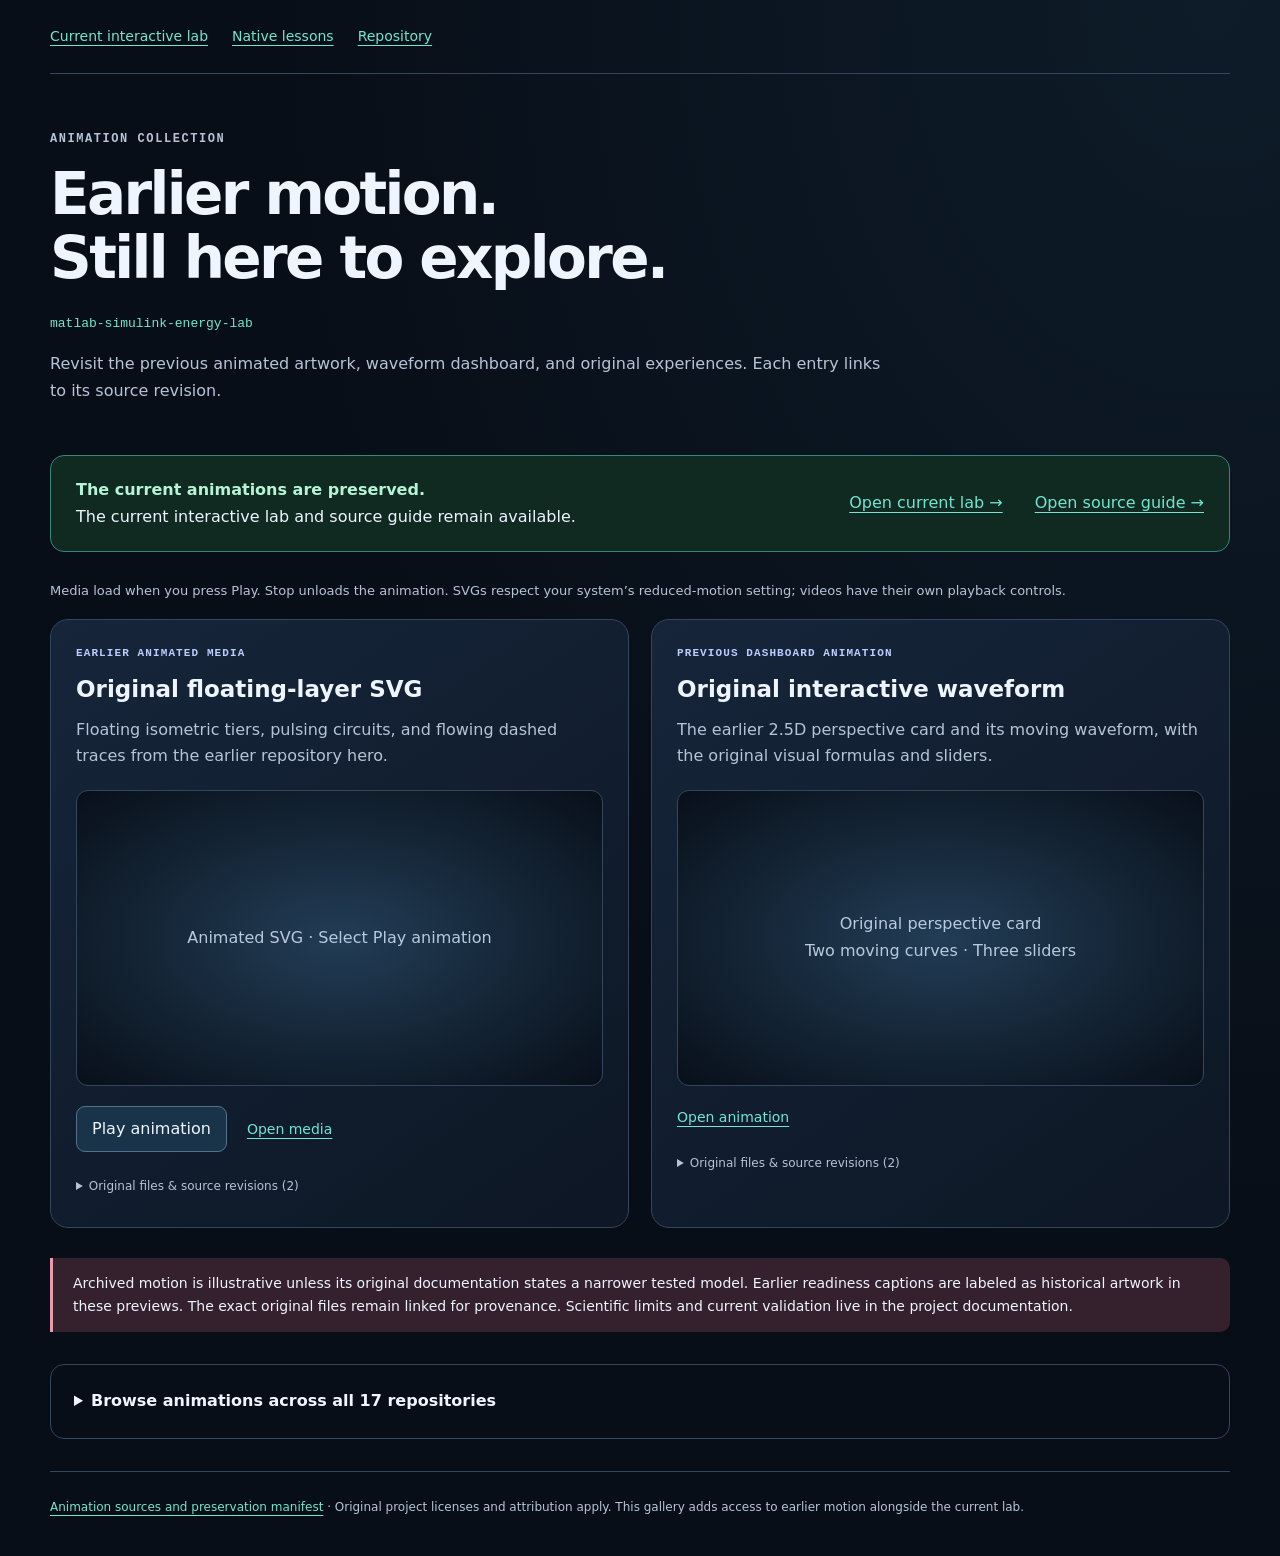
==== docs/animations/index.html @ f1a4c1f5 "feat(docs): restore previous animations alongside current labs" ====
<!doctype html>
<html lang="en"><head><meta charset="utf-8"><meta name="viewport" content="width=device-width,initial-scale=1"><meta name="color-scheme" content="dark"><meta name="description" content="Earlier animations, animated media and native demos for matlab-simulink-energy-lab, alongside the current interactive lab."><title>Previous animations · matlab-simulink-energy-lab</title><link rel="stylesheet" href="gallery.css"></head>
<body><header><nav aria-label="Animation navigation"><a href="../index.html">Current interactive lab</a><a href="../native-lessons.html">Native lessons</a><a href="https://github.com/mohammadrezwankhan/matlab-simulink-energy-lab">Repository</a></nav></header>
<main><section class="intro"><p class="eyebrow">Animation collection</p><h1>Earlier motion.<br>Still here to explore.</h1><p class="repo">matlab-simulink-energy-lab</p><p>Revisit the previous animated artwork, waveform dashboard, and original experiences. Each entry links to its source revision.</p></section>
<aside class="current"><p><strong>The current animations are preserved.</strong>The current interactive lab and source guide remain available.</p><a href="../index.html">Open current lab →</a><a href="../portfolio/index.html">Open source guide →</a></aside>
<p class="motion-note">Media load when you press Play. Stop unloads the animation. SVGs respect your system’s reduced-motion setting; videos have their own playback controls.</p>
<noscript><p>Inline playback requires JavaScript. Every Open media, Open animation, and source link works without it.</p></noscript>
<section class="grid" aria-label="Previous animations"><article class="card" id="animation-1"><span class="badge">Earlier animated media</span><h2>Original floating-layer SVG</h2><p>Floating isometric tiers, pulsing circuits, and flowing dashed traces from the earlier repository hero.</p><div class="preview" id="preview-0"><span>Animated SVG · Select Play animation</span></div><div class="actions"><button type="button" data-play-image="media/hero-25d-54447d2d4385.svg" data-alt="Original floating-layer SVG" aria-controls="preview-0" aria-pressed="false">Play animation</button><a href="media/hero-25d-54447d2d4385.svg">Open media</a></div><details class="source"><summary>Original files &amp; source revisions (2)</summary><ul><li><a href="https://github.com/mohammadrezwankhan/matlab-simulink-energy-lab/blob/6fed303797dff87409879b4dc3715b0a1e01c1a4/assets/hero-25d.svg">assets/hero-25d.svg · 6fed303797df</a></li><li><a href="https://github.com/mohammadrezwankhan/matlab-simulink-energy-lab/blob/807f96f22363ba4c5e71925a83c22369be6c5f5a/assets/hero-25d.svg">assets/hero-25d.svg · 807f96f22363</a></li></ul></details></article><article class="card" id="animation-2"><span class="badge">Previous dashboard animation</span><h2>Original interactive waveform</h2><p>The earlier 2.5D perspective card and its moving waveform, with the original visual formulas and sliders.</p><div class="preview"><span>Original perspective card<br>Two moving curves · Three sliders</span></div><div class="actions"><a href="waveform.html">Open animation</a></div><details class="source"><summary>Original files &amp; source revisions (2)</summary><ul><li><a href="https://github.com/mohammadrezwankhan/matlab-simulink-energy-lab/blob/6fed303797dff87409879b4dc3715b0a1e01c1a4/docs/index.html">docs/index.html · 6fed303797df</a></li><li><a href="https://github.com/mohammadrezwankhan/matlab-simulink-energy-lab/blob/807f96f22363ba4c5e71925a83c22369be6c5f5a/docs/index.html">docs/index.html · 807f96f22363</a></li></ul></details></article></section>
<p class="scope">Archived motion is illustrative unless its original documentation states a narrower tested model. Earlier readiness captions are labeled as historical artwork in these previews. The exact original files remain linked for provenance. Scientific limits and current validation live in the project documentation.</p>
<details class="portfolio"><summary>Browse animations across all 17 repositories</summary><ul><li><a href="https://mohammadrezwankhan.github.io/mohammadrezwankhan/animations/">mohammadrezwankhan</a></li><li><a href="https://mohammadrezwankhan.github.io/thermoweave-battery-digital-twin/animations/">thermoweave-battery-digital-twin</a></li><li><a href="https://mohammadrezwankhan.github.io/battery-power-models/animations/">battery-power-models</a></li><li><a href="https://mohammadrezwankhan.github.io/battery-cycle-life-analyzer/animations/">battery-cycle-life-analyzer</a></li><li><a href="https://mohammadrezwankhan.github.io/zephyrtrade/animations/">zephyrtrade</a></li><li><a href="https://mohammadrezwankhan.github.io/voltrl/animations/">voltrl</a></li><li><a href="https://mohammadrezwankhan.github.io/smart-grid-storage-playbook/animations/">smart-grid-storage-playbook</a></li><li><a href="https://mohammadrezwankhan.github.io/matlab-simulink-energy-lab/animations/">matlab-simulink-energy-lab</a></li><li><a href="https://mohammadrezwankhan.github.io/helioforge-energy-lab/animations/">helioforge-energy-lab</a></li><li><a href="https://mohammadrezwankhan.github.io/emhass/animations/">emhass</a></li><li><a href="https://mohammadrezwankhan.github.io/datacenter-twin-lab/animations/">datacenter-twin-lab</a></li><li><a href="https://mohammadrezwankhan.github.io/bess-qaqc-toolkit/animations/">bess-qaqc-toolkit</a></li><li><a href="https://mohammadrezwankhan.github.io/battery-thermal-modeling-notes/animations/">battery-thermal-modeling-notes</a></li><li><a href="https://mohammadrezwankhan.github.io/awesome-power-analysis/animations/">awesome-power-analysis</a></li><li><a href="https://mohammadrezwankhan.github.io/awesome-MATLAB/animations/">awesome-MATLAB</a></li><li><a href="https://mohammadrezwankhan.github.io/awesome-battery-data/animations/">awesome-battery-data</a></li><li><a href="https://mohammadrezwankhan.github.io/advisory-database/animations/">advisory-database</a></li></ul></details></main>
<footer><a href="manifest.json">Animation sources and preservation manifest</a> · Original project licenses and attribution apply. This gallery adds access to earlier motion alongside the current lab.</footer><script src="gallery.js"></script></body></html>
---- docs/animations/gallery.css ----
:root{color-scheme:dark;--bg:#080e18;--panel:#101b2a;--ink:#eef5ff;--muted:#b6c4d7;--line:#33465d;--accent:#70e6d0;font:16px/1.65 system-ui,-apple-system,Segoe UI,sans-serif;background:var(--bg);color:var(--ink)}
*{box-sizing:border-box}body{margin:0;background:radial-gradient(ellipse at 95% 0,#18384a55,transparent 55%)}a{color:var(--accent);text-underline-offset:4px}a:hover{color:#fff}button,a{touch-action:manipulation}button:focus-visible,a:focus-visible,summary:focus-visible{outline:3px solid var(--accent);outline-offset:5px}button{font:inherit;cursor:pointer;color:var(--ink);background:#193349;border:1px solid #54718c;border-radius:9px;min-height:44px;padding:9px 15px}button:hover{background:#244863}main,header,footer{width:min(1180px,calc(100% - 44px));margin:auto}header{padding:25px 0;border-bottom:1px solid var(--line)}nav{display:flex;gap:12px 24px;flex-wrap:wrap;font-size:14px}.eyebrow{color:var(--accent);font:600 12px/1.5 ui-monospace,monospace;letter-spacing:.13em;text-transform:uppercase;margin:0 0 15px}.intro{padding:56px 0 34px;max-width:850px}h1{font-size:clamp(32px,5vw,58px);line-height:1.1;letter-spacing:-.045em;margin:0 0 23px}h2{font-size:23px;line-height:1.3;margin:0 0 12px}h3{font-size:17px;line-height:1.4}p{margin:0 0 17px}.intro p,.card p,footer{color:var(--muted)}.intro .repo{overflow-wrap:anywhere;font:13px/1.6 ui-monospace,monospace;color:var(--accent)}.current{display:flex;align-items:center;gap:16px 32px;flex-wrap:wrap;border:1px solid #368878;background:#102921;border-radius:14px;padding:21px 25px;margin-bottom:28px}.current p{margin:0;flex:1;min-width:200px}.current strong{display:block;color:#b5f4d6}.grid{display:grid;grid-template-columns:repeat(2,minmax(0,1fr));gap:22px}.card{min-width:0;border:1px solid var(--line);border-radius:18px;background:linear-gradient(145deg,#16253a,#0d1725);padding:25px;overflow:hidden}.badge{font:600 11px/1.5 ui-monospace,monospace;letter-spacing:.1em;color:#bacdff;text-transform:uppercase;display:block;margin-bottom:13px}.preview{aspect-ratio:16/9;border:1px solid #34465c;background:radial-gradient(ellipse at center,#223d56,#080f19);border-radius:12px;display:grid;place-items:center;margin:20px 0;overflow:hidden}.preview img{display:block;width:100%;height:100%;object-fit:contain}.preview span{padding:22px;color:#b8cadd;text-align:center}.actions{display:flex;align-items:center;gap:12px 20px;flex-wrap:wrap}.actions a{font-size:14px}.source{margin-top:20px;font-size:12px;color:var(--muted);overflow-wrap:anywhere}.source summary{cursor:pointer;padding:5px 0}.source ul{padding-left:20px}.source li{margin:7px 0}.native{margin-top:32px}.native li{margin:15px 0}.native small{display:block;color:var(--muted);margin-top:3px}.scope{border-left:3px solid #e99aac;padding:14px 20px;background:#35202e;margin:30px 0;border-radius:0 10px 10px 0;font-size:14px}.portfolio{margin:32px 0;padding:23px;border:1px solid var(--line);border-radius:14px}.portfolio summary{cursor:pointer;font-weight:650}.portfolio ul{columns:2;padding-left:20px}.portfolio li{break-inside:avoid;margin:8px 0;overflow-wrap:anywhere}footer{border-top:1px solid var(--line);padding:26px 0 38px;font-size:12px}video{width:100%;max-height:380px;background:#060b12;border-radius:10px}code{overflow-wrap:anywhere}noscript p{padding:18px;background:#35202e}.motion-note{font-size:13px;color:var(--muted);margin:18px 0}.card:target{outline:2px solid var(--accent);outline-offset:5px}
@media(max-width:720px){main,header,footer{width:calc(100% - 32px)}.grid{grid-template-columns:1fr}.intro{padding-top:36px}.card{padding:21px}.portfolio ul{columns:1}.current{padding:20px}.actions{align-items:flex-start}}
@media(prefers-reduced-motion:reduce){*,*:before,*:after{animation:none!important;transition:none!important;scroll-behavior:auto!important}}
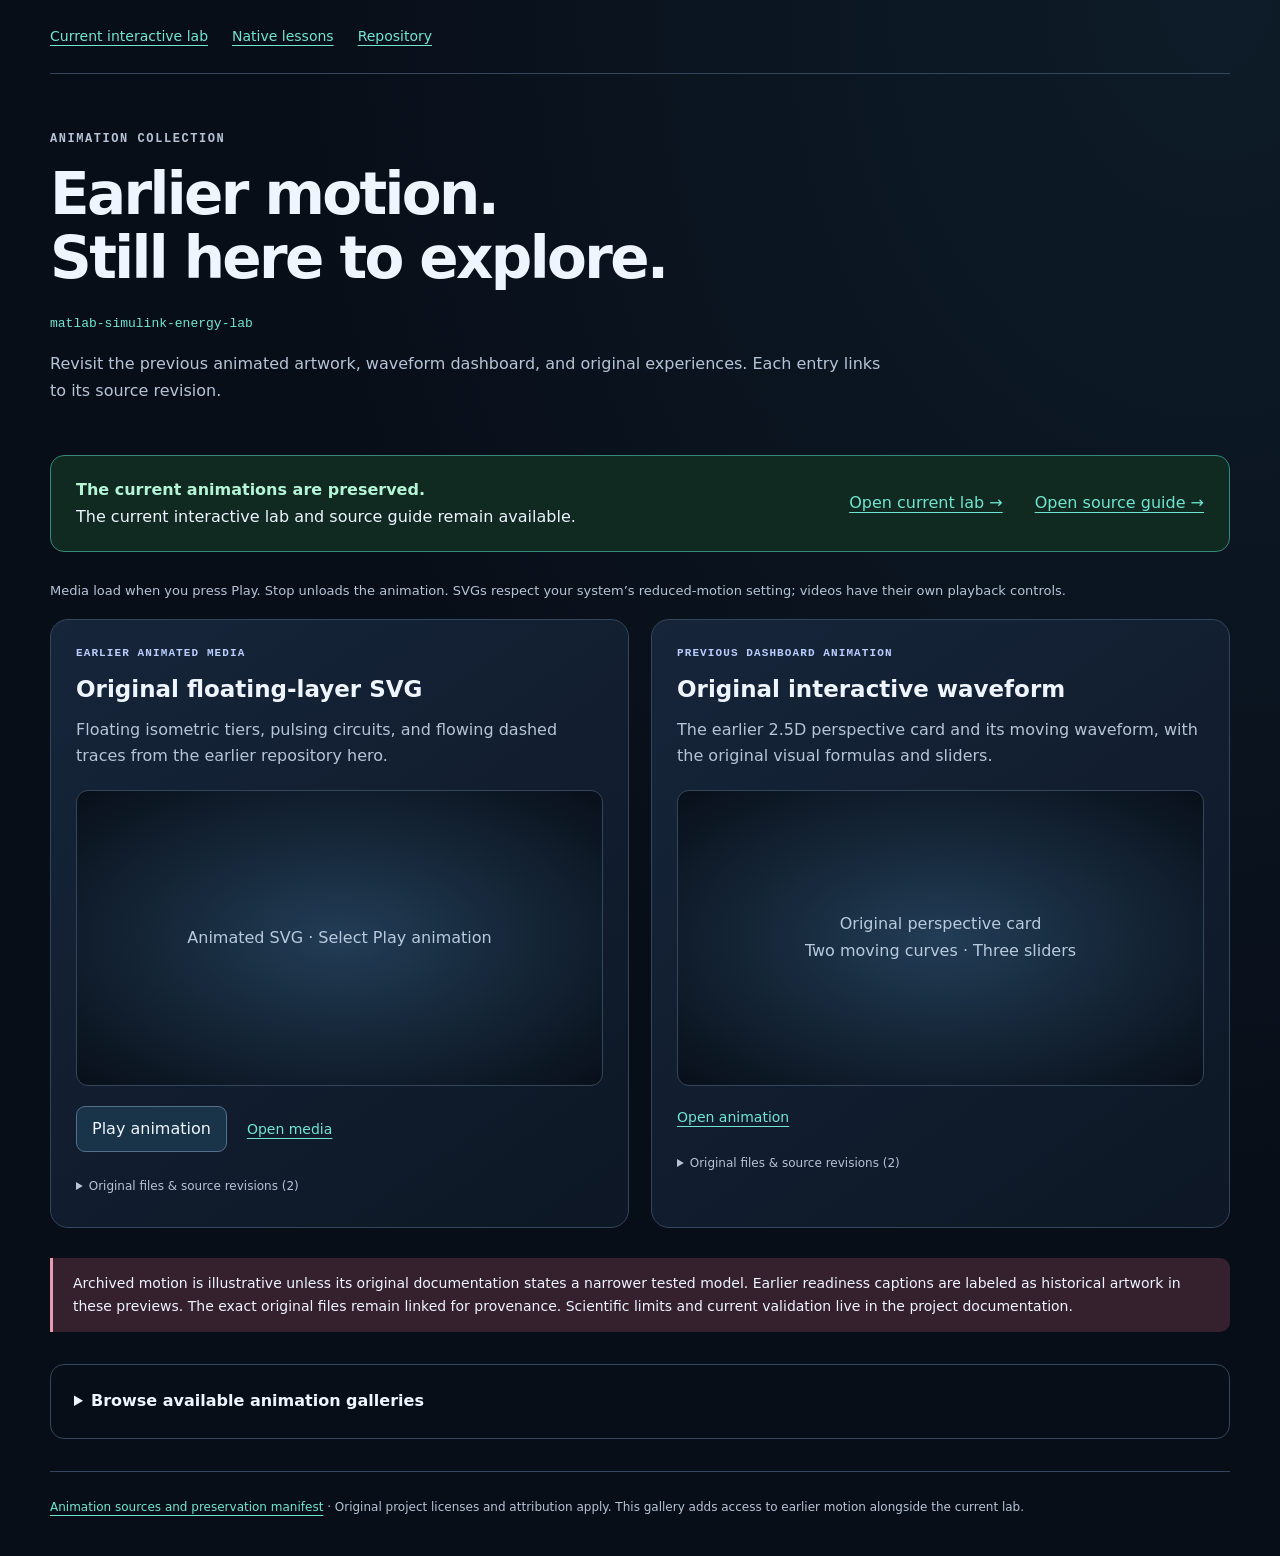
==== commit 41a6b314: "docs: label unavailable animation galleries" ====
--- a/docs/animations/index.html
+++ b/docs/animations/index.html
@@ -7,5 +7,5 @@
 <noscript><p>Inline playback requires JavaScript. Every Open media, Open animation, and source link works without it.</p></noscript>
 <section class="grid" aria-label="Previous animations"><article class="card" id="animation-1"><span class="badge">Earlier animated media</span><h2>Original floating-layer SVG</h2><p>Floating isometric tiers, pulsing circuits, and flowing dashed traces from the earlier repository hero.</p><div class="preview" id="preview-0"><span>Animated SVG · Select Play animation</span></div><div class="actions"><button type="button" data-play-image="media/hero-25d-54447d2d4385.svg" data-alt="Original floating-layer SVG" aria-controls="preview-0" aria-pressed="false">Play animation</button><a href="media/hero-25d-54447d2d4385.svg">Open media</a></div><details class="source"><summary>Original files &amp; source revisions (2)</summary><ul><li><a href="https://github.com/mohammadrezwankhan/matlab-simulink-energy-lab/blob/6fed303797dff87409879b4dc3715b0a1e01c1a4/assets/hero-25d.svg">assets/hero-25d.svg · 6fed303797df</a></li><li><a href="https://github.com/mohammadrezwankhan/matlab-simulink-energy-lab/blob/807f96f22363ba4c5e71925a83c22369be6c5f5a/assets/hero-25d.svg">assets/hero-25d.svg · 807f96f22363</a></li></ul></details></article><article class="card" id="animation-2"><span class="badge">Previous dashboard animation</span><h2>Original interactive waveform</h2><p>The earlier 2.5D perspective card and its moving waveform, with the original visual formulas and sliders.</p><div class="preview"><span>Original perspective card<br>Two moving curves · Three sliders</span></div><div class="actions"><a href="waveform.html">Open animation</a></div><details class="source"><summary>Original files &amp; source revisions (2)</summary><ul><li><a href="https://github.com/mohammadrezwankhan/matlab-simulink-energy-lab/blob/6fed303797dff87409879b4dc3715b0a1e01c1a4/docs/index.html">docs/index.html · 6fed303797df</a></li><li><a href="https://github.com/mohammadrezwankhan/matlab-simulink-energy-lab/blob/807f96f22363ba4c5e71925a83c22369be6c5f5a/docs/index.html">docs/index.html · 807f96f22363</a></li></ul></details></article></section>
 <p class="scope">Archived motion is illustrative unless its original documentation states a narrower tested model. Earlier readiness captions are labeled as historical artwork in these previews. The exact original files remain linked for provenance. Scientific limits and current validation live in the project documentation.</p>
-<details class="portfolio"><summary>Browse animations across all 17 repositories</summary><ul><li><a href="https://mohammadrezwankhan.github.io/mohammadrezwankhan/animations/">mohammadrezwankhan</a></li><li><a href="https://mohammadrezwankhan.github.io/thermoweave-battery-digital-twin/animations/">thermoweave-battery-digital-twin</a></li><li><a href="https://mohammadrezwankhan.github.io/battery-power-models/animations/">battery-power-models</a></li><li><a href="https://mohammadrezwankhan.github.io/battery-cycle-life-analyzer/animations/">battery-cycle-life-analyzer</a></li><li><a href="https://mohammadrezwankhan.github.io/zephyrtrade/animations/">zephyrtrade</a></li><li><a href="https://mohammadrezwankhan.github.io/voltrl/animations/">voltrl</a></li><li><a href="https://mohammadrezwankhan.github.io/smart-grid-storage-playbook/animations/">smart-grid-storage-playbook</a></li><li><a href="https://mohammadrezwankhan.github.io/matlab-simulink-energy-lab/animations/">matlab-simulink-energy-lab</a></li><li><a href="https://mohammadrezwankhan.github.io/helioforge-energy-lab/animations/">helioforge-energy-lab</a></li><li><a href="https://mohammadrezwankhan.github.io/emhass/animations/">emhass</a></li><li><a href="https://mohammadrezwankhan.github.io/datacenter-twin-lab/animations/">datacenter-twin-lab</a></li><li><a href="https://mohammadrezwankhan.github.io/bess-qaqc-toolkit/animations/">bess-qaqc-toolkit</a></li><li><a href="https://mohammadrezwankhan.github.io/battery-thermal-modeling-notes/animations/">battery-thermal-modeling-notes</a></li><li><a href="https://mohammadrezwankhan.github.io/awesome-power-analysis/animations/">awesome-power-analysis</a></li><li><a href="https://mohammadrezwankhan.github.io/awesome-MATLAB/animations/">awesome-MATLAB</a></li><li><a href="https://mohammadrezwankhan.github.io/awesome-battery-data/animations/">awesome-battery-data</a></li><li><a href="https://mohammadrezwankhan.github.io/advisory-database/animations/">advisory-database</a></li></ul></details></main>
+<details class="portfolio"><summary>Browse available animation galleries</summary><ul><li><a href="https://mohammadrezwankhan.github.io/mohammadrezwankhan/animations/">mohammadrezwankhan</a></li><li><a href="https://mohammadrezwankhan.github.io/thermoweave-battery-digital-twin/animations/">thermoweave-battery-digital-twin</a></li><li><a href="https://mohammadrezwankhan.github.io/battery-power-models/animations/">battery-power-models</a></li><li><a href="https://mohammadrezwankhan.github.io/battery-cycle-life-analyzer/animations/">battery-cycle-life-analyzer</a></li><li><a href="https://mohammadrezwankhan.github.io/zephyrtrade/animations/">zephyrtrade</a></li><li><a href="https://mohammadrezwankhan.github.io/voltrl/animations/">voltrl</a></li><li><a href="https://mohammadrezwankhan.github.io/smart-grid-storage-playbook/animations/">smart-grid-storage-playbook</a></li><li><a href="https://mohammadrezwankhan.github.io/matlab-simulink-energy-lab/animations/">matlab-simulink-energy-lab</a></li><li><a href="https://mohammadrezwankhan.github.io/helioforge-energy-lab/animations/">helioforge-energy-lab</a></li><li>emhass (gallery unavailable)</li><li><a href="https://mohammadrezwankhan.github.io/datacenter-twin-lab/animations/">datacenter-twin-lab</a></li><li><a href="https://mohammadrezwankhan.github.io/bess-qaqc-toolkit/animations/">bess-qaqc-toolkit</a></li><li><a href="https://mohammadrezwankhan.github.io/battery-thermal-modeling-notes/animations/">battery-thermal-modeling-notes</a></li><li><a href="https://mohammadrezwankhan.github.io/awesome-power-analysis/animations/">awesome-power-analysis</a></li><li><a href="https://mohammadrezwankhan.github.io/awesome-MATLAB/animations/">awesome-MATLAB</a></li><li><a href="https://mohammadrezwankhan.github.io/awesome-battery-data/animations/">awesome-battery-data</a></li><li>advisory-database (gallery unavailable)</li></ul></details></main>
 <footer><a href="manifest.json">Animation sources and preservation manifest</a> · Original project licenses and attribution apply. This gallery adds access to earlier motion alongside the current lab.</footer><script src="gallery.js"></script></body></html>
